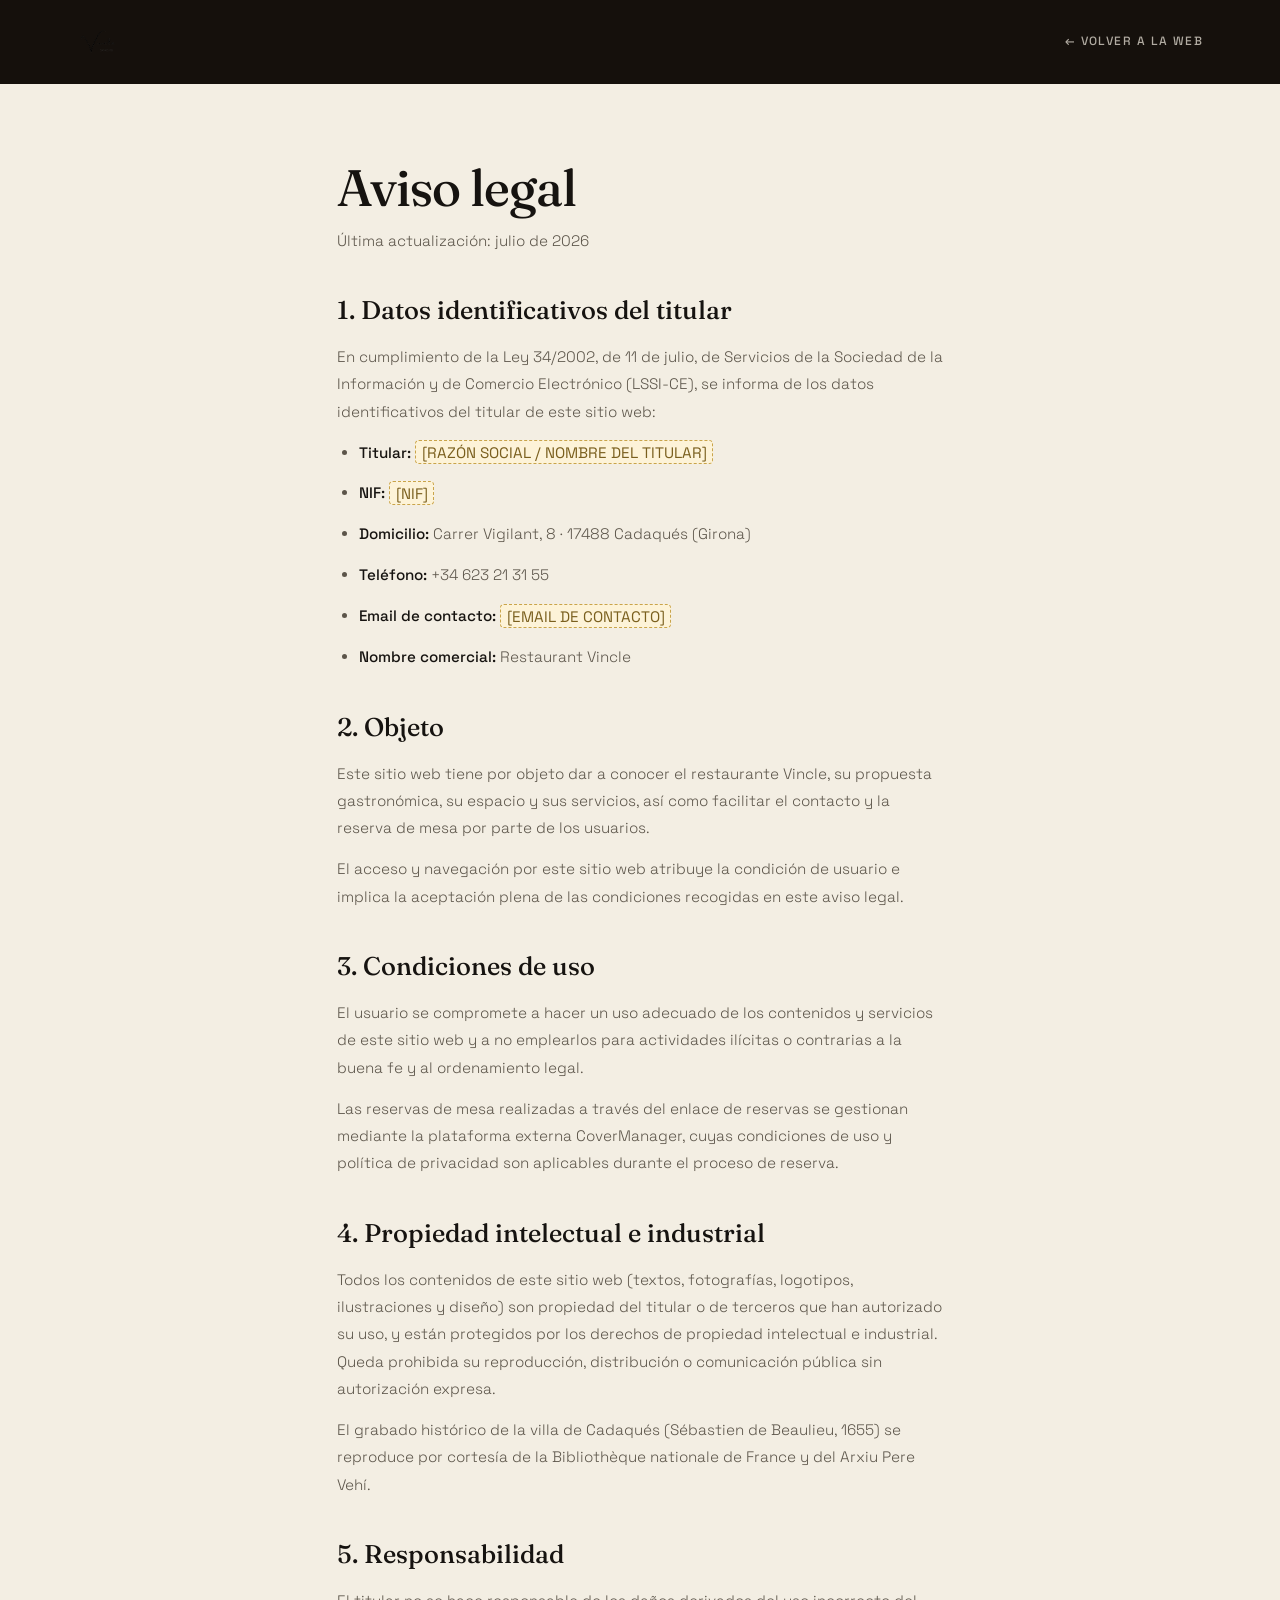
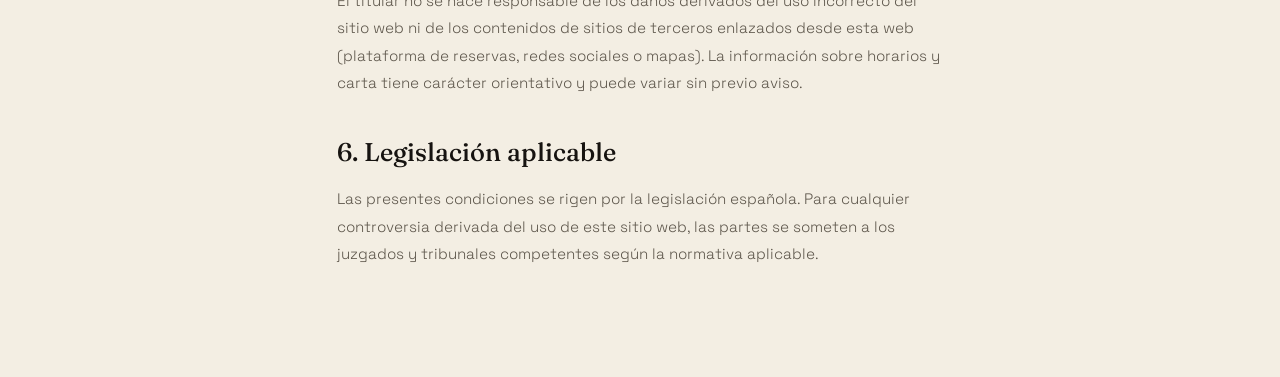
==== web/aviso-legal.html @ 354160df "feat: paginas legales, banner cookies + GA4 con consentimiento, favicon, credito Arxiu Pere Vehi; fi" ====
<!DOCTYPE html>
<html lang="es">
<head>
  <meta charset="UTF-8">
  <meta name="viewport" content="width=device-width, initial-scale=1.0">
  <title>Aviso legal | Restaurant Vincle Cadaqués</title>
  <meta name="robots" content="noindex, follow">
  <link rel="icon" href="assets/favicon.ico" sizes="any">
  <link rel="icon" type="image/png" sizes="32x32" href="assets/favicon-32.png">
  <link rel="apple-touch-icon" href="assets/apple-touch-icon.png">
  <link rel="preconnect" href="https://fonts.googleapis.com">
  <link rel="preconnect" href="https://fonts.gstatic.com" crossorigin>
  <link href="https://fonts.googleapis.com/css2?family=Fraunces:ital,opsz,wght@0,9..144,300..600;1,9..144,300..600&family=Space+Grotesk:wght@300..600&display=swap" rel="stylesheet">
  <link rel="stylesheet" href="styles/main.css">
</head>
<body class="legal-page">

  <header class="legal-header">
    <a href="index.html" class="legal-logo" aria-label="Vincle Cadaqués — Inicio">
      <img src="assets/logo.png" alt="Vincle Cadaqués">
    </a>
    <a href="index.html" class="legal-back">← Volver a la web</a>
  </header>

  <main class="legal-content">
    <h1>Aviso legal</h1>
    <p class="legal-updated">Última actualización: julio de 2026</p>

    <h2>1. Datos identificativos del titular</h2>
    <p>En cumplimiento de la Ley 34/2002, de 11 de julio, de Servicios de la Sociedad de la Información y de Comercio Electrónico (LSSI-CE), se informa de los datos identificativos del titular de este sitio web:</p>
    <ul>
      <li><strong>Titular:</strong> <span class="legal-placeholder">[RAZÓN SOCIAL / NOMBRE DEL TITULAR]</span></li>
      <li><strong>NIF:</strong> <span class="legal-placeholder">[NIF]</span></li>
      <li><strong>Domicilio:</strong> Carrer Vigilant, 8 · 17488 Cadaqués (Girona)</li>
      <li><strong>Teléfono:</strong> +34 623 21 31 55</li>
      <li><strong>Email de contacto:</strong> <span class="legal-placeholder">[EMAIL DE CONTACTO]</span></li>
      <li><strong>Nombre comercial:</strong> Restaurant Vincle</li>
    </ul>

    <h2>2. Objeto</h2>
    <p>Este sitio web tiene por objeto dar a conocer el restaurante Vincle, su propuesta gastronómica, su espacio y sus servicios, así como facilitar el contacto y la reserva de mesa por parte de los usuarios.</p>
    <p>El acceso y navegación por este sitio web atribuye la condición de usuario e implica la aceptación plena de las condiciones recogidas en este aviso legal.</p>

    <h2>3. Condiciones de uso</h2>
    <p>El usuario se compromete a hacer un uso adecuado de los contenidos y servicios de este sitio web y a no emplearlos para actividades ilícitas o contrarias a la buena fe y al ordenamiento legal.</p>
    <p>Las reservas de mesa realizadas a través del enlace de reservas se gestionan mediante la plataforma externa CoverManager, cuyas condiciones de uso y política de privacidad son aplicables durante el proceso de reserva.</p>

    <h2>4. Propiedad intelectual e industrial</h2>
    <p>Todos los contenidos de este sitio web (textos, fotografías, logotipos, ilustraciones y diseño) son propiedad del titular o de terceros que han autorizado su uso, y están protegidos por los derechos de propiedad intelectual e industrial. Queda prohibida su reproducción, distribución o comunicación pública sin autorización expresa.</p>
    <p>El grabado histórico de la villa de Cadaqués (Sébastien de Beaulieu, 1655) se reproduce por cortesía de la Bibliothèque nationale de France y del Arxiu Pere Vehí.</p>

    <h2>5. Responsabilidad</h2>
    <p>El titular no se hace responsable de los daños derivados del uso incorrecto del sitio web ni de los contenidos de sitios de terceros enlazados desde esta web (plataforma de reservas, redes sociales o mapas). La información sobre horarios y carta tiene carácter orientativo y puede variar sin previo aviso.</p>

    <h2>6. Legislación aplicable</h2>
    <p>Las presentes condiciones se rigen por la legislación española. Para cualquier controversia derivada del uso de este sitio web, las partes se someten a los juzgados y tribunales competentes según la normativa aplicable.</p>
  </main>

</body>
</html>
---- web/styles/main.css ----
/* ═══════════════════════════════════════════════════════
   VINCLE CADAQUÉS — Stylesheet
   Rediseño: editorial mediterráneo, moderno y joven
   ═══════════════════════════════════════════════════════ */

/* ─── Custom Properties ─── */
:root {
  /* Colors — blanco encalado + granate de la puerta + madera + piedra */
  --paper:        #f3eee3;
  --paper-deep:   #eae3d3;
  --ink:          #161310;
  --ink-soft:     #5c554a;
  --night:        #15100c;
  --night-soft:   #1c1510;
  --vi:           #380611;
  --vi-mid:       #5c1422;
  --vi-light:     #8a2b3a;
  --fusta:        #b98a5c;
  --fusta-deep:   #7a5634;
  --sand:         #c9bba7;
  --sand-dim:     rgba(201, 187, 167, 0.65);
  --cream:        #f3eee3;

  /* Typography */
  --ff-display: 'Fraunces', 'Georgia', serif;
  --ff-body:    'Space Grotesk', -apple-system, BlinkMacSystemFont, sans-serif;

  /* Layout */
  --pad-x:     clamp(1.5rem, 6vw, 6rem);
  --pad-y:     clamp(5rem, 10vw, 9rem);
  --gap:       clamp(3rem, 6vw, 6rem);

  /* Easing */
  --ease-out:  cubic-bezier(0.16, 1, 0.3, 1);
  --ease-med:  cubic-bezier(0.4, 0, 0.2, 1);
}

/* ─── Reset ─── */
*, *::before, *::after {
  box-sizing: border-box;
  margin: 0;
  padding: 0;
}

html {
  font-size: 16px;
  scroll-behavior: smooth;
}

body {
  font-family: var(--ff-body);
  background: var(--paper);
  color: var(--ink);
  line-height: 1.6;
  overflow-x: hidden;
  -webkit-font-smoothing: antialiased;
  -moz-osx-font-smoothing: grayscale;
}

img, video {
  display: block;
  max-width: 100%;
}

a { color: inherit; text-decoration: none; }
ul, ol { list-style: none; }
address { font-style: normal; }

::selection {
  background: var(--vi);
  color: var(--cream);
}

/* ─── Grain overlay ─── */
.grain {
  position: fixed;
  inset: 0;
  pointer-events: none;
  z-index: 9999;
  opacity: 0.035;
  background-image: url("data:image/svg+xml,%3Csvg xmlns='http://www.w3.org/2000/svg' width='200' height='200'%3E%3Cfilter id='g'%3E%3CfeTurbulence type='fractalNoise' baseFrequency='0.85' numOctaves='4' stitchTiles='stitch'/%3E%3C/filter%3E%3Crect width='200' height='200' filter='url(%23g)'/%3E%3C/svg%3E");
}

/* ─── Shared tokens ─── */
.section-index {
  display: flex;
  align-items: center;
  gap: 0.75rem;
  font-size: 0.7rem;
  font-weight: 500;
  letter-spacing: 0.22em;
  text-transform: uppercase;
  margin-bottom: 1.5rem;
  color: var(--vi);
}

.section-index .idx-num {
  font-family: var(--ff-display);
  font-style: italic;
  font-size: 0.85rem;
  letter-spacing: 0;
}

.section-index .idx-line {
  width: 2.5rem;
  height: 1px;
  background: currentColor;
  opacity: 0.5;
}

.section-index.light { color: var(--fusta); }

.section-title {
  font-family: var(--ff-display);
  font-size: clamp(2.9rem, 7vw, 6rem);
  font-weight: 480;
  line-height: 0.98;
  letter-spacing: -0.03em;
  color: var(--ink);
}

.section-title.dark  { color: var(--ink); }
.section-title.light { color: var(--cream); }
.section-title em {
  font-style: italic;
  font-weight: 340;
  letter-spacing: -0.02em;
}
.section-title .accent { color: var(--vi); }

.body-text {
  font-size: 1rem;
  font-weight: 300;
  color: var(--ink-soft);
  line-height: 1.8;
  max-width: 46ch;
  margin-bottom: 1rem;
}

.section {
  padding: var(--pad-y) var(--pad-x);
}

/* ─── Un nombre con significado (dentro de El Restaurante) ─── */
.significado {
  margin-top: 3rem;
  padding-top: 2.5rem;
  border-top: 1px solid rgba(22, 19, 16, 0.12);
}

.significado-title {
  font-family: var(--ff-display);
  font-size: clamp(1.5rem, 2.8vw, 2.1rem);
  font-weight: 480;
  letter-spacing: -0.02em;
  color: var(--ink);
  margin-bottom: 1.25rem;
}

.significado-title em {
  font-style: italic;
  color: var(--vi);
}

.significado-list {
  margin: 0.5rem 0 1.25rem;
  max-width: 52ch;
}

.significado-list li {
  position: relative;
  padding-left: 1.5rem;
  margin-bottom: 0.85rem;
  font-size: 0.95rem;
  font-weight: 300;
  color: var(--ink-soft);
  line-height: 1.7;
}

.significado-list li::before {
  content: "—";
  position: absolute;
  left: 0;
  color: var(--vi);
}

.significado-cierre {
  font-family: var(--ff-display);
  font-style: italic;
  color: var(--ink);
}

/* ─── FAQ — Preguntas frecuentes ─── */
.faq {
  background: var(--paper-deep);
  max-width: 100%;
}

.faq-header { margin-bottom: 3rem; }

.faq-list {
  max-width: 760px;
}

.faq-item {
  border-bottom: 1px solid rgba(22, 19, 16, 0.14);
}

.faq-item:first-child {
  border-top: 1px solid rgba(22, 19, 16, 0.14);
}

.faq-question {
  position: relative;
  cursor: pointer;
  list-style: none;
  padding: 1.35rem 3rem 1.35rem 0;
  font-family: var(--ff-display);
  font-size: clamp(1.05rem, 2vw, 1.3rem);
  font-weight: 480;
  letter-spacing: -0.01em;
  color: var(--ink);
  transition: color 0.3s var(--ease-out);
}

.faq-question::-webkit-details-marker { display: none; }

.faq-question::after {
  content: "+";
  position: absolute;
  right: 0.25rem;
  top: 50%;
  transform: translateY(-50%);
  font-family: var(--ff-body);
  font-size: 1.4rem;
  font-weight: 300;
  color: var(--vi);
  transition: transform 0.3s var(--ease-out);
}

.faq-item[open] .faq-question::after {
  transform: translateY(-50%) rotate(45deg);
}

.faq-question:hover { color: var(--vi); }

.faq-answer {
  padding: 0 0 1.5rem;
}

.faq-answer .body-text {
  max-width: 58ch;
  margin-bottom: 0;
}

.faq-answer a {
  color: var(--vi);
  text-decoration: underline;
  text-underline-offset: 3px;
}

/* ─── Marquee strip ─── */
.marquee {
  overflow: hidden;
  white-space: nowrap;
  user-select: none;
}

.marquee-track {
  display: inline-flex;
  align-items: baseline;
  gap: 2.25rem;
  padding-right: 2.25rem;
  animation: marqueeScroll 28s linear infinite;
  will-change: transform;
}

@keyframes marqueeScroll {
  from { transform: translateX(0); }
  to   { transform: translateX(-50%); }
}

.marquee span {
  font-family: var(--ff-display);
  font-size: clamp(1.1rem, 2.4vw, 1.8rem);
  font-weight: 400;
  letter-spacing: -0.01em;
}

.marquee span:nth-child(even) {
  font-style: italic;
  font-weight: 320;
  opacity: 0.55;
}

.marquee-divider {
  padding: 1.4rem 0;
  border-top: 1px solid rgba(22, 19, 16, 0.14);
  border-bottom: 1px solid rgba(22, 19, 16, 0.14);
  background: var(--paper);
  color: var(--ink);
}

/* ─── Buttons (pill) ─── */
.btn {
  display: inline-flex;
  align-items: center;
  gap: 0.65rem;
  font-family: var(--ff-body);
  font-size: 0.8125rem;
  font-weight: 500;
  letter-spacing: 0.08em;
  text-transform: uppercase;
  padding: 0.9rem 1.9rem;
  border: 1px solid transparent;
  border-radius: 999px;
  cursor: pointer;
  transition: background 0.3s var(--ease-out),
              color 0.3s var(--ease-out),
              border-color 0.3s var(--ease-out),
              transform 0.3s var(--ease-out);
  white-space: nowrap;
}

.btn:hover { transform: translateY(-2px); }

.btn-icon {
  transition: transform 0.3s var(--ease-out);
}
.btn:hover .btn-icon { transform: translateX(3px); }

.btn-solid-light {
  background: var(--cream);
  color: var(--ink);
  border-color: var(--cream);
}
.btn-solid-light:hover {
  background: var(--vi);
  color: var(--cream);
  border-color: var(--vi);
}

.btn-ghost-light {
  color: rgba(243, 238, 227, 0.75);
  border-color: rgba(243, 238, 227, 0.35);
}
.btn-ghost-light:hover {
  color: var(--cream);
  border-color: var(--cream);
}

.btn-solid-dark {
  background: var(--ink);
  color: var(--cream);
  border-color: var(--ink);
}
.btn-solid-dark:hover {
  background: var(--vi);
  color: var(--cream);
  border-color: var(--vi);
}

.btn-outline-dark {
  color: var(--ink);
  border-color: rgba(22, 19, 16, 0.3);
}
.btn-outline-dark:hover {
  background: var(--ink);
  color: var(--cream);
  border-color: var(--ink);
}

.btn-vi {
  background: var(--vi);
  color: var(--cream);
  border-color: var(--vi);
}
.btn-vi:hover {
  background: var(--ink);
  border-color: var(--ink);
  color: var(--cream);
}

/* ═══════════════════════════════════════════════════════
   NAVIGATION
   ═══════════════════════════════════════════════════════ */
.nav {
  position: fixed;
  top: 0;
  left: 0;
  right: 0;
  z-index: 100;
  display: flex;
  align-items: center;
  justify-content: space-between;
  padding: 1.5rem var(--pad-x);
  transition: background 0.5s var(--ease-med),
              padding 0.4s var(--ease-med),
              border-color 0.5s;
}

.nav.scrolled {
  background: rgba(21, 16, 12, 0.88);
  backdrop-filter: blur(16px);
  -webkit-backdrop-filter: blur(16px);
  padding-top: 0.85rem;
  padding-bottom: 0.85rem;
  border-bottom: 1px solid rgba(201, 187, 167, 0.12);
}

.nav-logo {
  display: flex;
  align-items: center;
  position: relative;
  z-index: 101;
  transition: opacity 0.25s;
}
.nav-logo:hover { opacity: 0.75; }

.nav-logo-img {
  height: 64px;
  width: auto;
  display: block;
  filter: brightness(0) invert(1);
  transition: height 0.4s var(--ease-med);
}

.nav.scrolled .nav-logo-img { height: 48px; }

.nav-links {
  display: flex;
  align-items: center;
  gap: 2.25rem;
}

.nav-links a {
  font-size: 0.75rem;
  font-weight: 500;
  letter-spacing: 0.12em;
  text-transform: uppercase;
  color: rgba(243, 238, 227, 0.7);
  transition: color 0.25s;
}
.nav-links a:hover { color: var(--cream); }

.nav-cta {
  padding: 0.6rem 1.5rem !important;
  border: 1px solid rgba(243, 238, 227, 0.4) !important;
  border-radius: 999px !important;
  color: var(--cream) !important;
  transition: background 0.3s, color 0.3s, border-color 0.3s !important;
}
.nav-cta:hover {
  background: var(--vi) !important;
  color: var(--cream) !important;
  border-color: var(--vi) !important;
}

/* ─── Selector de idioma ─── */
.nav-lang {
  display: flex;
  align-items: center;
  gap: 0.5rem;
  margin-left: 0.5rem;
}

.lang-btn {
  display: flex;
  align-items: center;
  justify-content: center;
  background: none;
  border: none;
  padding: 2px;
  cursor: pointer;
  border-radius: 3px;
  opacity: 0.45;
  transition: opacity 0.25s var(--ease-out), transform 0.25s var(--ease-out);
}

.lang-btn svg {
  width: 21px;
  height: 15px;
  border-radius: 2px;
  display: block;
  box-shadow: 0 0 0 1px rgba(243, 238, 227, 0.25);
}

.lang-btn:hover { opacity: 0.85; transform: translateY(-1px); }

.lang-btn.active {
  opacity: 1;
}

.lang-btn.active svg {
  box-shadow: 0 0 0 2px rgba(243, 238, 227, 0.9);
}

.nav-toggle {
  display: none;
  flex-direction: column;
  gap: 6px;
  background: none;
  border: none;
  cursor: pointer;
  padding: 6px;
  position: relative;
  z-index: 101;
}
.nav-toggle span {
  display: block;
  width: 24px;
  height: 1.5px;
  background: var(--cream);
  transition: transform 0.35s var(--ease-out), opacity 0.25s;
}
.nav-toggle.open span:nth-child(1) { transform: rotate(45deg) translate(5px, 5px); }
.nav-toggle.open span:nth-child(2) { opacity: 0; transform: scaleX(0); }

/* ═══════════════════════════════════════════════════════
   HERO
   ═══════════════════════════════════════════════════════ */
.hero {
  position: relative;
  height: 100dvh;
  min-height: 640px;
  display: flex;
  align-items: flex-end;
  overflow: hidden;
  background: var(--night);
}

.hero-bg {
  position: absolute;
  inset: 0;
  z-index: 0;
}

.hero-video {
  width: 100%;
  height: 100%;
  object-fit: cover;
}

/* Warm glow placeholder — luz cálida sobre piedra, como el interior */
.hero-glow {
  position: absolute;
  inset: 0;
  background: radial-gradient(ellipse at 50% 100%, #2b1a10 0%, #1a0f08 55%, #0e0804 100%);
}

.hero-glow::before {
  content: '';
  position: absolute;
  inset: -20%;
  background:
    radial-gradient(ellipse 130% 90% at 20% 70%, rgba(122, 86, 52, 0.5) 0%, transparent 55%),
    radial-gradient(ellipse 80% 100% at 80% 30%, rgba(92, 20, 34, 0.45) 0%, transparent 50%);
  animation: glowA 22s ease-in-out infinite;
}

.hero-glow::after {
  content: '';
  position: absolute;
  inset: -20%;
  background:
    radial-gradient(ellipse 60% 70% at 55% 55%, rgba(185, 138, 92, 0.28) 0%, transparent 50%),
    radial-gradient(ellipse 100% 60% at 35% 25%, rgba(56, 6, 17, 0.5) 0%, transparent 50%);
  animation: glowB 28s ease-in-out infinite;
}

@keyframes glowA {
  0%, 100% { transform: translate(0, 0) rotate(0deg) scale(1); }
  33%       { transform: translate(-6%, -8%) rotate(12deg) scale(1.06); }
  66%       { transform: translate(8%, 5%) rotate(-8deg) scale(0.97); }
}
@keyframes glowB {
  0%, 100% { transform: translate(0, 0) rotate(0deg) scale(1); }
  50%       { transform: translate(5%, -7%) rotate(-15deg) scale(1.1); }
}

.hero-overlay {
  position: absolute;
  inset: 0;
  z-index: 1;
  background: linear-gradient(
    to bottom,
    rgba(14, 8, 4, 0.4) 0%,
    rgba(14, 8, 4, 0.12) 45%,
    rgba(14, 8, 4, 0.7) 100%
  );
}

/* Hero content — alineado a la izquierda, editorial */
.hero-content {
  position: relative;
  z-index: 2;
  width: 100%;
  padding: 0 var(--pad-x) clamp(7rem, 13vh, 10rem);
  text-align: left;
}

.hero-eyebrow {
  display: inline-flex;
  align-items: center;
  gap: 0.7rem;
  font-size: 0.7rem;
  font-weight: 500;
  letter-spacing: 0.3em;
  text-transform: uppercase;
  color: var(--sand);
  margin-bottom: 1.75rem;
}

.hero-eyebrow::before {
  content: '';
  width: 2.25rem;
  height: 1px;
  background: var(--fusta);
}

.hero-title {
  font-family: var(--ff-display);
  font-weight: 460;
  line-height: 0.88;
  letter-spacing: -0.04em;
  margin-bottom: 1.75rem;
  color: var(--cream);
}

.hero-word {
  display: block;
  font-size: clamp(4.5rem, 15vw, 13.5rem);
}

.hero-word-sm {
  font-size: clamp(1.1rem, 3vw, 2rem);
  font-weight: 400;
  letter-spacing: 0.34em;
  text-transform: uppercase;
  color: var(--sand);
  margin-bottom: 0.5rem;
}

.hero-title em.hero-word {
  font-style: italic;
  font-weight: 300;
  font-size: clamp(2.9rem, 9.5vw, 8.5rem);
  color: var(--sand);
  margin-left: clamp(0.5rem, 6vw, 7rem);
}

.hero-sub {
  font-size: clamp(0.9rem, 1.4vw, 1.05rem);
  font-weight: 300;
  letter-spacing: 0.02em;
  line-height: 1.75;
  color: var(--sand);
  max-width: 58ch;
  margin-bottom: 2.5rem;
}

.hero-actions {
  display: flex;
  align-items: center;
  gap: 1.25rem;
  flex-wrap: wrap;
}

/* Marquee dentro del hero */
.hero-marquee {
  position: absolute;
  bottom: 0;
  left: 0;
  right: 0;
  z-index: 2;
  padding: 1.1rem 0;
  border-top: 1px solid rgba(243, 238, 227, 0.16);
  color: rgba(243, 238, 227, 0.85);
  background: rgba(3, 8, 16, 0.25);
  backdrop-filter: blur(4px);
  -webkit-backdrop-filter: blur(4px);
}

/* Scroll indicator */
.hero-scroll {
  position: absolute;
  bottom: 6rem;
  right: var(--pad-x);
  z-index: 2;
  display: flex;
  flex-direction: column;
  align-items: center;
  gap: 0.6rem;
}

.hero-scroll-line {
  width: 1px;
  height: 50px;
  background: linear-gradient(to bottom, transparent, var(--sand));
  animation: scrollPulse 2.5s ease-in-out infinite;
}

@keyframes scrollPulse {
  0%, 100% { opacity: 0.2; transform: scaleY(0.7); }
  60%       { opacity: 0.9; transform: scaleY(1); }
}

.hero-scroll-label {
  font-size: 0.6rem;
  letter-spacing: 0.28em;
  text-transform: uppercase;
  color: var(--sand);
  writing-mode: vertical-rl;
}

/* ═══════════════════════════════════════════════════════
   EL RESTAURANTE
   ═══════════════════════════════════════════════════════ */
.restaurante {
  background: var(--paper);
  display: grid;
  grid-template-columns: 1.05fr 1fr;
  column-gap: var(--gap);
  align-items: center;
  min-height: 100vh;
}

/* ─ Parallax image ─ */
.parallax-wrap {
  overflow: hidden;
  border-radius: 4px;
  height: clamp(450px, 65vh, 750px);
}

.parallax-img {
  width: 100%;
  height: 120%; /* surplus height for parallax movement */
  object-fit: cover;
  object-position: center;
  will-change: transform;
}

.restaurante-media { position: relative; }

.restaurante-media::after {
  content: '01';
  position: absolute;
  top: -1.25rem;
  right: -0.5rem;
  font-family: var(--ff-display);
  font-style: italic;
  font-size: clamp(4rem, 8vw, 7rem);
  font-weight: 300;
  line-height: 1;
  color: transparent;
  -webkit-text-stroke: 1px rgba(56, 6, 17, 0.4);
  pointer-events: none;
}

.restaurante-body .section-title { margin-bottom: 1.75rem; }

.restaurante-quote {
  margin: 1.75rem 0;
  padding-left: 1.25rem;
  border-left: 2px solid var(--vi);
}
.restaurante-quote blockquote {
  font-family: var(--ff-display);
  font-size: 1.3rem;
  font-weight: 320;
  font-style: italic;
  color: var(--ink-soft);
  line-height: 1.5;
  letter-spacing: -0.01em;
}
.restaurante-quote em { color: var(--ink); }

.testimonios {
  margin-top: 2rem;
  padding-top: 1.75rem;
  border-top: 1px solid rgba(22, 19, 16, 0.12);
  display: flex;
  flex-direction: column;
  gap: 1.4rem;
}

.testimonio-stars {
  color: var(--vi);
  font-size: 0.7rem;
  letter-spacing: 0.15em;
  margin-bottom: 0.4rem;
}

.testimonio-text {
  font-family: var(--ff-display);
  font-size: 1.05rem;
  font-style: italic;
  font-weight: 320;
  color: var(--ink);
  line-height: 1.55;
  margin-bottom: 0.4rem;
}

.testimonio-autor {
  font-size: 0.68rem;
  font-weight: 500;
  letter-spacing: 0.14em;
  text-transform: uppercase;
  color: var(--ink-soft);
}

/* ═══════════════════════════════════════════════════════
   LA COCINA
   ═══════════════════════════════════════════════════════ */
.cocina {
  background: var(--night);
  padding: var(--pad-y) var(--pad-x);
}

.cocina-header {
  display: flex;
  flex-direction: column;
  align-items: flex-start;
  max-width: 760px;
  margin-bottom: clamp(3.5rem, 7vw, 6rem);
}

.cocina-sub {
  font-size: 0.95rem;
  font-weight: 300;
  color: var(--sand);
  margin-top: 1.25rem;
  line-height: 1.7;
  max-width: 44ch;
}

/* Grid escalonado: las columnas pares bajan */
.dishes {
  display: grid;
  grid-template-columns: repeat(4, 1fr);
  gap: clamp(1.25rem, 2.5vw, 2rem);
  margin-bottom: 4rem;
}

.dish { cursor: default; }

.dish:nth-child(even) { margin-top: clamp(2rem, 5vw, 4.5rem); }

.dish-img-wrap {
  position: relative;
  overflow: hidden;
  aspect-ratio: 4 / 5;
  background: var(--night-soft);
  border-radius: 4px;
}

.dish-img-wrap img {
  width: 100%;
  height: 100%;
  object-fit: cover;
  transition: transform 0.7s var(--ease-out);
  will-change: transform;
}
.dish:hover .dish-img-wrap img { transform: scale(1.07); }

.dish-num {
  position: absolute;
  top: 0.85rem;
  left: 0.85rem;
  z-index: 1;
  font-family: var(--ff-display);
  font-style: italic;
  font-size: 0.85rem;
  font-weight: 400;
  color: var(--cream);
  background: rgba(21, 16, 12, 0.55);
  backdrop-filter: blur(6px);
  -webkit-backdrop-filter: blur(6px);
  padding: 0.25rem 0.7rem;
  border-radius: 999px;
  border: 1px solid rgba(185, 138, 92, 0.35);
}

.dish-info { padding: 1.15rem 0.1rem; }

.dish-name {
  font-family: var(--ff-display);
  font-size: 1.3rem;
  font-weight: 440;
  letter-spacing: -0.015em;
  color: var(--cream);
  line-height: 1.2;
  margin-bottom: 0.4rem;
}

.dish-desc {
  font-size: 0.8rem;
  font-weight: 300;
  color: var(--sand-dim);
  line-height: 1.55;
}

.cocina-footer {
  display: flex;
  justify-content: flex-start;
}

/* ═══════════════════════════════════════════════════════
   LOS VINOS
   ═══════════════════════════════════════════════════════ */
.vinos {
  position: relative;
  background: var(--night-soft);
  padding: var(--pad-y) 0;
  overflow: hidden;
}

.vinos-header {
  position: relative;
  z-index: 1;
  padding: 0 var(--pad-x);
  margin-bottom: clamp(3rem, 5vw, 4.5rem);
  max-width: 760px;
}

.vinos-sub {
  font-size: clamp(0.875rem, 1.5vw, 1rem);
  font-weight: 300;
  color: var(--sand);
  max-width: 50ch;
  margin-top: 1.5rem;
  line-height: 1.85;
}

/* Texto gigante outlined detrás de la galería */
.vinos-bigword {
  position: absolute;
  top: 46%;
  left: 0;
  width: 100%;
  text-align: center;
  font-family: var(--ff-display);
  font-style: italic;
  font-weight: 320;
  font-size: clamp(8rem, 24vw, 22rem);
  line-height: 1;
  letter-spacing: -0.04em;
  color: transparent;
  -webkit-text-stroke: 1px rgba(201, 187, 167, 0.14);
  pointer-events: none;
  user-select: none;
}

/* ─ Gallery infinita ─ */
.vinos-gallery {
  position: relative;
  z-index: 1;
  overflow: hidden;
}

.vinos-gallery-track {
  display: flex;
  gap: clamp(0.75rem, 1.5vw, 1.25rem);
  width: max-content;
  animation: vinosScroll 55s linear infinite;
  padding-bottom: 1rem;
}

.vinos-gallery-track:hover {
  animation-play-state: paused;
}

@keyframes vinosScroll {
  from { transform: translateX(0); }
  to   { transform: translateX(-50%); }
}

.vino {
  flex: 0 0 clamp(150px, 16vw, 210px);
}

.vino-img {
  aspect-ratio: 2 / 3;
  overflow: hidden;
  background: var(--night);
  border-radius: 4px;
}

.vino-img img {
  width: 100%;
  height: 100%;
  object-fit: cover;
  object-position: center;
  transition: transform 0.6s var(--ease-out);
  pointer-events: none;
}
.vino:hover .vino-img img { transform: scale(1.06); }

/* ═══════════════════════════════════════════════════════
   EL EQUIPO
   ═══════════════════════════════════════════════════════ */
.equipo {
  background: var(--paper);
  display: grid;
  grid-template-columns: 1fr 1fr;
  column-gap: var(--gap);
  align-items: center;
}

.equipo-content { order: 1; }

.equipo-grid {
  display: grid;
  grid-template-columns: 1fr 1fr;
  gap: 1.5rem;
  margin-top: 2.5rem;
}

.equipo-persona {
  padding: 1.5rem;
  border: 1px solid rgba(22, 19, 16, 0.12);
  border-radius: 8px;
  transition: border-color 0.3s var(--ease-out),
              transform 0.3s var(--ease-out),
              background 0.3s var(--ease-out);
}

.equipo-persona:hover {
  border-color: var(--vi);
  transform: translateY(-4px);
  background: rgba(255, 255, 255, 0.4);
}

.equipo-rol {
  display: inline-block;
  font-size: 0.65rem;
  font-weight: 500;
  letter-spacing: 0.18em;
  text-transform: uppercase;
  color: var(--vi);
  border: 1px solid rgba(56, 6, 17, 0.3);
  border-radius: 999px;
  padding: 0.25rem 0.8rem;
  margin-bottom: 0.9rem;
}

.equipo-nombre {
  font-family: var(--ff-display);
  font-size: 1.6rem;
  font-weight: 460;
  letter-spacing: -0.02em;
  color: var(--ink);
  line-height: 1.1;
  margin-bottom: 0.75rem;
}

.equipo-bio {
  font-size: 0.875rem;
  font-weight: 300;
  color: var(--ink-soft);
  line-height: 1.75;
}

.equipo-media { order: 2; position: relative; }

.equipo-media::after {
  content: '04';
  position: absolute;
  bottom: -1.5rem;
  left: -0.5rem;
  font-family: var(--ff-display);
  font-style: italic;
  font-size: clamp(4rem, 8vw, 7rem);
  font-weight: 300;
  line-height: 1;
  color: transparent;
  -webkit-text-stroke: 1px rgba(56, 6, 17, 0.4);
  pointer-events: none;
}

.equipo-parallax-wrap {
  height: clamp(400px, 60vh, 680px);
}

/* ═══════════════════════════════════════════════════════
   EL ESPACIO
   ═══════════════════════════════════════════════════════ */
.espacio {
  position: relative;
  height: 100vh;
  min-height: 580px;
  display: flex;
  align-items: flex-end;
  overflow: hidden;
}

.espacio-parallax {
  position: absolute;
  inset: 0;
  overflow: hidden;
}

.espacio-bg,
.espacio-video {
  width: 100%;
  height: 130%; /* surplus for parallax */
  object-fit: cover;
  object-position: center;
  will-change: transform;
}

.espacio-overlay {
  position: absolute;
  inset: 0;
  z-index: 1;
  background: linear-gradient(
    to top,
    rgba(14, 10, 7, 0.92) 0%,
    rgba(14, 10, 7, 0.5) 45%,
    rgba(14, 10, 7, 0.18) 100%
  );
}

.espacio-content {
  position: relative;
  z-index: 2;
  padding: clamp(3rem, 8vw, 6rem) var(--pad-x);
  max-width: 720px;
}

.espacio-text {
  font-size: 0.95rem;
  font-weight: 300;
  color: var(--sand);
  line-height: 1.85;
  max-width: 50ch;
  margin: 1.25rem 0 2rem;
}

.espacio-tags {
  display: flex;
  flex-wrap: wrap;
  gap: 0.65rem;
}

.espacio-tags li {
  font-size: 0.7rem;
  font-weight: 400;
  letter-spacing: 0.1em;
  text-transform: uppercase;
  color: var(--cream);
  padding: 0.45rem 1.1rem;
  border: 1px solid rgba(243, 238, 227, 0.25);
  border-radius: 999px;
  backdrop-filter: blur(4px);
  -webkit-backdrop-filter: blur(4px);
}

/* ═══════════════════════════════════════════════════════
   RESERVAR
   ═══════════════════════════════════════════════════════ */
.reservar {
  background: var(--paper);
  display: grid;
  grid-template-columns: 1fr 1fr;
  column-gap: var(--gap);
  align-items: stretch;
}

.reservar-info {
  display: flex;
  flex-direction: column;
  justify-content: center;
  gap: 0;
}

.reservar-map-wrap {
  position: relative;
  min-height: 480px;
  border-radius: 8px;
  overflow: hidden;
}

#vincle-map {
  position: absolute;
  inset: 0;
  width: 100%;
  height: 100%;
}

.reservar-btns {
  display: flex;
  gap: 1rem;
  flex-wrap: wrap;
  margin-top: 2rem;
  margin-bottom: 0;
}

.horarios {
  margin-top: 2.5rem;
}

.horario-live {
  font-size: 0.6rem;
  letter-spacing: 0.12em;
  text-transform: uppercase;
  color: #4a8a4a;
  margin-left: 0.75rem;
  vertical-align: middle;
  font-family: var(--ff-body);
  font-weight: 400;
}

.horarios-title {
  font-family: var(--ff-body);
  font-size: 0.8rem;
  font-weight: 500;
  letter-spacing: 0.2em;
  text-transform: uppercase;
  color: var(--ink);
  margin-bottom: 1.25rem;
}

.horarios-list {
  display: flex;
  flex-direction: column;
  gap: 0.7rem;
  margin-bottom: 1.75rem;
}

.horario-row {
  display: grid;
  grid-template-columns: auto 1fr auto;
  align-items: center;
  gap: 0.75rem;
  font-size: 0.875rem;
}

.horario-row dt {
  font-weight: 500;
  color: var(--ink);
  white-space: nowrap;
}
.horario-row dd {
  color: var(--ink-soft);
  text-align: right;
  white-space: nowrap;
}
.horario-cerrado { opacity: 0.4; }

.horario-sep {
  height: 1px;
  background: rgba(22, 19, 16, 0.18);
  min-width: 30px;
}

.reservar-address {
  display: flex;
  align-items: flex-start;
  gap: 0.65rem;
  font-size: 0.875rem;
  font-weight: 300;
  color: var(--ink-soft);
  padding-top: 1.5rem;
  border-top: 1px solid rgba(22, 19, 16, 0.12);
}
.reservar-address svg { flex-shrink: 0; color: var(--vi); margin-top: 0.15rem; }

/* ═══════════════════════════════════════════════════════
   FOOTER
   ═══════════════════════════════════════════════════════ */
.footer {
  background: var(--night);
  padding: clamp(3rem, 6vw, 5rem) var(--pad-x) 2rem;
  overflow: hidden;
}

/* Wordmark gigante outlined */
.footer-bigword {
  font-family: var(--ff-display);
  font-weight: 460;
  font-size: clamp(4.5rem, 17vw, 16rem);
  line-height: 0.9;
  letter-spacing: -0.03em;
  text-align: center;
  color: transparent;
  -webkit-text-stroke: 1px rgba(201, 187, 167, 0.25);
  user-select: none;
  margin-bottom: clamp(2.5rem, 5vw, 4rem);
  transition: color 0.6s var(--ease-out);
}
.footer-bigword:hover { color: rgba(138, 43, 58, 0.4); }

.footer-top {
  display: grid;
  grid-template-columns: 1.5fr 1fr 1fr;
  gap: 3rem;
  padding-top: 3rem;
  padding-bottom: 3rem;
  border-top: 1px solid rgba(201, 187, 167, 0.12);
  border-bottom: 1px solid rgba(201, 187, 167, 0.12);
  margin-bottom: 1.75rem;
}

.footer-logo {
  margin-bottom: 0.9rem;
}

.footer-logo-img {
  height: 88px;
  width: auto;
  display: block;
  filter: brightness(0) invert(1);
  opacity: 0.88;
}

.footer-brand p {
  font-size: 0.875rem;
  font-weight: 300;
  color: var(--sand-dim);
  line-height: 1.7;
  margin-bottom: 1rem;
}

.footer-ig {
  display: inline-flex;
  align-items: center;
  gap: 0.5rem;
  font-size: 0.8125rem;
  font-weight: 300;
  color: var(--sand);
  transition: color 0.2s;
}
.footer-ig:hover { color: var(--cream); }

.footer-nav {
  display: flex;
  flex-direction: column;
  gap: 0.7rem;
}
.footer-nav a {
  font-size: 0.875rem;
  font-weight: 300;
  color: var(--sand);
  transition: color 0.2s;
}
.footer-nav a:hover { color: var(--cream); }

.footer-info {
  display: flex;
  flex-direction: column;
  gap: 0.9rem;
}
.footer-info a {
  font-size: 0.875rem;
  font-weight: 300;
  color: var(--sand);
  transition: color 0.2s;
}
.footer-info a:hover { color: var(--cream); }
.footer-info address {
  font-size: 0.875rem;
  font-weight: 300;
  color: var(--sand);
  line-height: 1.6;
}

.footer-horario-mini {
  display: flex;
  flex-direction: column;
  gap: 0.25rem;
}
.footer-horario-mini span {
  font-size: 0.75rem;
  font-weight: 300;
  color: var(--sand-dim);
}

/* ─── El llamàntol del Cap de Creus ───
   Homenaje al producto estrella del territorio.
   Mueve las antenas de vez en cuando; al hover saluda con la pinza. */
.footer-llamantol {
  position: relative;
  display: flex;
  justify-content: center;
  margin-bottom: 0.5rem;
}

.footer-llamantol svg {
  width: 148px;
  height: auto;
  color: var(--vi-light);
  fill: currentColor;
  opacity: 0.8;
  transition: opacity 0.4s var(--ease-out), color 0.4s var(--ease-out);
}

.footer-llamantol:hover svg {
  opacity: 1;
  color: #a63a4c;
}

/* Rasgos del llamàntol */
.lla-antena   { fill: currentColor; opacity: 0.55; }
.lla-pinza-2  { fill: currentColor; opacity: 0.85; }
.lla-pata     { fill: currentColor; opacity: 0.5; }
.lla-cola-seg { fill: currentColor; opacity: 0.75; }
.lla-abanico  { fill: currentColor; opacity: 0.6; }
.lla-ojo      { fill: #241a12; }
.lla-marca {
  fill: none;
  stroke: #241a12;
  stroke-width: 1.2;
  stroke-linecap: round;
  opacity: 0.25;
}

.llamantol-resting {
  transform-origin: 110px 90px;
  animation: llaBreathe 5s ease-in-out infinite;
}

@keyframes llaBreathe {
  0%, 100% { transform: scaleY(1); }
  50%      { transform: scaleY(1.015); }
}

.lla-antena-1 {
  transform-origin: 52px 40px;
  animation: antenaSway 8s ease-in-out infinite;
}

.lla-antena-2 {
  transform-origin: 56px 48px;
  animation: antenaSway 8s ease-in-out 0.4s infinite;
}

@keyframes antenaSway {
  0%, 76%, 94%, 100% { transform: rotate(0deg); }
  80%  { transform: rotate(6deg); }
  84%  { transform: rotate(-3deg); }
  88%  { transform: rotate(5deg); }
  91%  { transform: rotate(-1deg); }
}

.lla-pinza { transform-origin: 62px 40px; }

.footer-llamantol:hover .lla-pinza {
  animation: pinzaSaluda 0.6s ease-in-out infinite;
}

@keyframes pinzaSaluda {
  0%, 100% { transform: rotate(-4deg); }
  50%      { transform: rotate(8deg); }
}

/* ─── Gracias por formar parte de Vincle ─── */
.footer-gracias {
  text-align: center;
  font-family: var(--ff-display);
  font-style: italic;
  font-size: clamp(1.05rem, 2vw, 1.35rem);
  font-weight: 300;
  color: var(--sand);
  margin-bottom: 2rem;
}

.footer-gracias em { color: var(--vi-light); font-style: italic; }

.footer-bottom {
  text-align: center;
}
.footer-bottom p {
  font-size: 0.725rem;
  letter-spacing: 0.06em;
  color: rgba(201, 187, 167, 0.4);
}

.footer-credit {
  margin-top: 0.35rem;
}
.footer-credit a {
  color: rgba(201, 187, 167, 0.6);
  border-bottom: 1px solid rgba(201, 187, 167, 0.25);
  padding-bottom: 1px;
  transition: color 0.25s, border-color 0.25s;
}
.footer-credit a:hover {
  color: var(--cream);
  border-color: var(--fusta);
}

/* ═══════════════════════════════════════════════════════
   LA MURALLA — grabado histórico + pin
   ═══════════════════════════════════════════════════════ */
.historia {
  display: grid;
  grid-template-columns: minmax(280px, 0.85fr) 1.3fr;
  gap: var(--gap);
  align-items: center;
  background: var(--paper-deep);
}

.mapa-frame {
  position: relative;
  margin: 0;
}

.mapa-wrap {
  position: relative;
  overflow: hidden;
  border: 1px solid rgba(22, 19, 16, 0.18);
  box-shadow: 0 24px 60px -24px rgba(22, 19, 16, 0.45);
  background: #e7dcc3;
}

.mapa-wrap img {
  width: 100%;
  height: auto;
  filter: sepia(0.18) contrast(1.04);
  user-select: none;
  -webkit-user-drag: none;
}

.mapa-caption {
  margin-top: 0.9rem;
  font-size: 0.7rem;
  letter-spacing: 0.14em;
  text-transform: uppercase;
  color: var(--ink-soft);
}

/* Pin */
.mapa-pin {
  position: absolute;
  transform: translate(-50%, -100%);
  display: flex;
  flex-direction: column;
  align-items: center;
  gap: 0.2rem;
  background: none;
  border: none;
  cursor: default;
  padding: 0;
  z-index: 3;
}

.mapa-pin-label {
  font-family: var(--ff-display);
  font-style: italic;
  font-size: 0.8rem;
  letter-spacing: 0.04em;
  color: var(--cream);
  background: var(--vi-mid);
  border: 1px solid rgba(243, 238, 227, 0.35);
  border-radius: 999px;
  padding: 0.28rem 0.85rem;
  white-space: nowrap;
  box-shadow: 0 6px 18px -6px rgba(22, 19, 16, 0.55);
}

.mapa-pin-dot {
  order: 2;
  width: 10px;
  height: 10px;
  border-radius: 50%;
  background: var(--vi-mid);
  border: 2px solid var(--cream);
  box-shadow: 0 0 0 0 rgba(92, 20, 34, 0.5);
  animation: pinPulse 2.4s ease-out infinite;
}

@keyframes pinPulse {
  0%   { box-shadow: 0 0 0 0 rgba(92, 20, 34, 0.45); }
  70%  { box-shadow: 0 0 0 14px rgba(92, 20, 34, 0); }
  100% { box-shadow: 0 0 0 0 rgba(92, 20, 34, 0); }
}

/* ═══════════════════════════════════════════════════════
   CONTACTO — eventos privados & trabaja con nosotros
   ═══════════════════════════════════════════════════════ */
.contacto {
  background: var(--paper);
  max-width: 100%;
}

.contacto-header { margin-bottom: 3rem; }

.contacto-tabs {
  display: flex;
  gap: 0.75rem;
  margin-bottom: 2.5rem;
  flex-wrap: wrap;
}

.contacto-tab {
  font-family: var(--ff-body);
  font-size: 0.8125rem;
  font-weight: 500;
  letter-spacing: 0.08em;
  text-transform: uppercase;
  padding: 0.85rem 1.7rem;
  border-radius: 999px;
  border: 1px solid rgba(22, 19, 16, 0.3);
  background: transparent;
  color: var(--ink);
  cursor: pointer;
  transition: background 0.3s var(--ease-out), color 0.3s var(--ease-out), border-color 0.3s var(--ease-out);
}

.contacto-tab.active,
.contacto-tab:hover {
  background: var(--vi);
  border-color: var(--vi);
  color: var(--cream);
}

.contacto-panel { max-width: 760px; }
.contacto-intro { margin-bottom: 2rem; }

.form-grid {
  display: grid;
  grid-template-columns: repeat(2, 1fr);
  gap: 1.5rem 2rem;
  margin-bottom: 2rem;
}

.form-field {
  display: flex;
  flex-direction: column;
  gap: 0.45rem;
}

.form-field-full { grid-column: 1 / -1; }

.form-field span {
  font-size: 0.68rem;
  font-weight: 500;
  letter-spacing: 0.18em;
  text-transform: uppercase;
  color: var(--ink-soft);
}

.form-field input,
.form-field select,
.form-field textarea {
  font-family: var(--ff-body);
  font-size: 0.95rem;
  font-weight: 300;
  color: var(--ink);
  background: transparent;
  border: none;
  border-bottom: 1px solid rgba(22, 19, 16, 0.3);
  padding: 0.55rem 0.1rem;
  border-radius: 0;
  transition: border-color 0.3s var(--ease-out);
}

.form-field textarea { resize: vertical; }

.form-field input:focus,
.form-field select:focus,
.form-field textarea:focus {
  outline: none;
  border-bottom-color: var(--vi);
}

.form-field input::placeholder,
.form-field textarea::placeholder {
  color: rgba(92, 85, 74, 0.5);
}

.form-status {
  margin-top: 1.2rem;
  font-size: 0.9rem;
  min-height: 1.4em;
}
.form-status.ok    { color: #2e6b3a; }
.form-status.error { color: var(--vi-light); }

.form-submit[disabled] { opacity: 0.55; pointer-events: none; }

/* ═══════════════════════════════════════════════════════
   RESPONSIVE
   ═══════════════════════════════════════════════════════ */
@media (max-width: 1100px) {
  .dishes { grid-template-columns: repeat(2, 1fr); }
  .dish:nth-child(even) { margin-top: 2rem; }
}

@media (max-width: 900px) {
  .historia { grid-template-columns: 1fr; }
  .historia-media { margin-top: 2.5rem; }
  .form-grid { grid-template-columns: 1fr; }

  .restaurante,
  .equipo,
  .reservar {
    grid-template-columns: 1fr;
    min-height: auto;
  }

  .restaurante-media { margin-bottom: 3rem; }

  .equipo-content { order: 2; }
  .equipo-media   { order: 1; margin-bottom: 3.5rem; }

  .reservar-map-wrap { min-height: 320px; margin-top: 3rem; }

  .footer-top { grid-template-columns: 1fr 1fr; }

  .hero-scroll { display: none; }
}

@media (max-width: 768px) {
  .nav-toggle { display: flex; }

  .nav-links {
    display: none;
    position: fixed;
    inset: 0;
    background: rgba(21, 16, 12, 0.97);
    backdrop-filter: blur(12px);
    flex-direction: column;
    align-items: center;
    justify-content: center;
    gap: 2rem;
    z-index: 100;
  }
  .nav-links.open { display: flex; }
  .nav-links a {
    font-size: 1.1rem;
    letter-spacing: 0.12em;
  }
  .nav-cta {
    padding: 0.75rem 2rem !important;
  }
  .nav-lang { margin-left: 0; gap: 0.9rem; }
  .lang-btn svg { width: 28px; height: 20px; }

  .dishes { grid-template-columns: 1fr; }
  .dish:nth-child(even) { margin-top: 0; }

  .equipo-grid { grid-template-columns: 1fr; }

  .footer-top { grid-template-columns: 1fr; }
}

@media (max-width: 480px) {
  .hero-actions { flex-direction: column; align-items: stretch; }
  .hero-actions .btn { justify-content: center; }

  .reservar-btns { flex-direction: column; }
}

/* Reduce motion: respeta la preferencia del usuario */
@media (prefers-reduced-motion: reduce) {
  .marquee-track,
  .vinos-gallery-track,
  .hero-glow::before,
  .hero-glow::after,
  .hero-scroll-line,
  .lla-antena-1,
  .lla-antena-2,
  .llamantol-resting {
    animation: none;
  }
  html { scroll-behavior: auto; }
}

/* ═══════════════════════════════════════════════════════
   FOOTER LEGAL + BANNER DE COOKIES + PÁGINAS LEGALES
   ═══════════════════════════════════════════════════════ */

.footer-legal {
  display: flex;
  justify-content: center;
  flex-wrap: wrap;
  gap: 0.6rem;
  margin-bottom: 0.75rem;
  font-size: 0.75rem;
  letter-spacing: 0.05em;
}

.footer-legal a {
  color: var(--sand-dim);
  transition: color 0.25s;
}

.footer-legal a:hover { color: var(--sand); }
.footer-legal span { color: rgba(201, 187, 167, 0.3); }

/* ─── Banner de cookies ─── */
.cookie-banner {
  position: fixed;
  left: 50%;
  bottom: 1.25rem;
  transform: translate(-50%, 130%);
  z-index: 500;
  display: flex;
  align-items: center;
  gap: 1.5rem;
  flex-wrap: wrap;
  max-width: min(720px, calc(100vw - 2rem));
  padding: 1.1rem 1.5rem;
  background: var(--night);
  border: 1px solid rgba(243, 238, 227, 0.15);
  border-radius: 14px;
  box-shadow: 0 12px 40px rgba(0, 0, 0, 0.45);
  transition: transform 0.5s var(--ease-out), opacity 0.5s var(--ease-out);
  opacity: 0;
}

.cookie-banner.visible {
  transform: translate(-50%, 0);
  opacity: 1;
}

.cookie-text {
  flex: 1 1 320px;
  font-size: 0.85rem;
  font-weight: 300;
  line-height: 1.6;
  color: var(--sand);
  margin: 0;
}

.cookie-text a {
  color: var(--cream);
  text-decoration: underline;
  text-underline-offset: 3px;
  margin-left: 0.35rem;
}

.cookie-actions {
  display: flex;
  gap: 0.6rem;
}

.cookie-btn {
  font-family: var(--ff-body);
  font-size: 0.75rem;
  font-weight: 500;
  letter-spacing: 0.1em;
  text-transform: uppercase;
  padding: 0.6rem 1.4rem;
  border-radius: 999px;
  cursor: pointer;
  transition: background 0.3s, color 0.3s, border-color 0.3s;
}

.cookie-accept {
  background: var(--vi-light);
  color: var(--cream);
  border: 1px solid var(--vi-light);
}

.cookie-accept:hover { background: var(--vi-mid); border-color: var(--vi-mid); }

.cookie-reject {
  background: none;
  color: var(--sand);
  border: 1px solid rgba(243, 238, 227, 0.3);
}

.cookie-reject:hover { color: var(--cream); border-color: rgba(243, 238, 227, 0.6); }

@media (max-width: 560px) {
  .cookie-banner { bottom: 0.75rem; padding: 1rem 1.25rem; }
  .cookie-actions { width: 100%; }
  .cookie-btn { flex: 1; text-align: center; }
}

/* ─── Páginas legales ─── */
.legal-page {
  min-height: 100vh;
  background: var(--paper);
}

.legal-header {
  display: flex;
  align-items: center;
  justify-content: space-between;
  padding: 1.25rem var(--pad-x);
  background: var(--night);
}

.legal-header .legal-logo img {
  height: 44px;
  width: auto;
  display: block;
}

.legal-back {
  font-size: 0.75rem;
  font-weight: 500;
  letter-spacing: 0.12em;
  text-transform: uppercase;
  color: rgba(243, 238, 227, 0.7);
  transition: color 0.25s;
}

.legal-back:hover { color: var(--cream); }

.legal-content {
  max-width: 760px;
  margin: 0 auto;
  padding: clamp(3rem, 6vw, 5rem) var(--pad-x) clamp(4rem, 8vw, 6rem);
}

.legal-content h1 {
  font-family: var(--ff-display);
  font-size: clamp(2rem, 5vw, 3.2rem);
  font-weight: 480;
  letter-spacing: -0.02em;
  line-height: 1.05;
  color: var(--ink);
  margin-bottom: 0.75rem;
}

.legal-updated {
  font-size: 0.8rem;
  color: var(--ink-soft);
  margin-bottom: 2.5rem;
}

.legal-content h2 {
  font-family: var(--ff-display);
  font-size: clamp(1.25rem, 2.5vw, 1.6rem);
  font-weight: 480;
  color: var(--ink);
  margin: 2.25rem 0 0.75rem;
}

.legal-content p,
.legal-content li {
  font-size: 0.95rem;
  font-weight: 300;
  line-height: 1.8;
  color: var(--ink-soft);
  margin-bottom: 0.85rem;
}

.legal-content ul {
  list-style: disc;
  padding-left: 1.4rem;
  margin-bottom: 1rem;
}

.legal-content a {
  color: var(--vi);
  text-decoration: underline;
  text-underline-offset: 3px;
}

.legal-content strong { color: var(--ink); font-weight: 500; }

.legal-content table {
  width: 100%;
  border-collapse: collapse;
  font-size: 0.85rem;
  margin: 1rem 0 1.5rem;
}

.legal-content th,
.legal-content td {
  text-align: left;
  padding: 0.6rem 0.75rem;
  border: 1px solid rgba(22, 19, 16, 0.15);
  color: var(--ink-soft);
  font-weight: 300;
  vertical-align: top;
}

.legal-content th {
  background: var(--paper-deep);
  color: var(--ink);
  font-weight: 500;
}

.legal-placeholder {
  background: #fdf3d8;
  border: 1px dashed #c9a44a;
  padding: 0.1rem 0.35rem;
  border-radius: 4px;
  color: #7a5f1e;
  font-weight: 400;
}

/* ═══════════════════════════════════════════════════════
   GSAP INITIAL STATES (prevent FOUC)
   ═══════════════════════════════════════════════════════ */
.hero-eyebrow,
.hero-word,
.hero-sub,
.hero-actions,
.hero-scroll,
.hero-marquee { opacity: 0; }
                                                                                                                                                                                                                                                                                                                                                                                                                
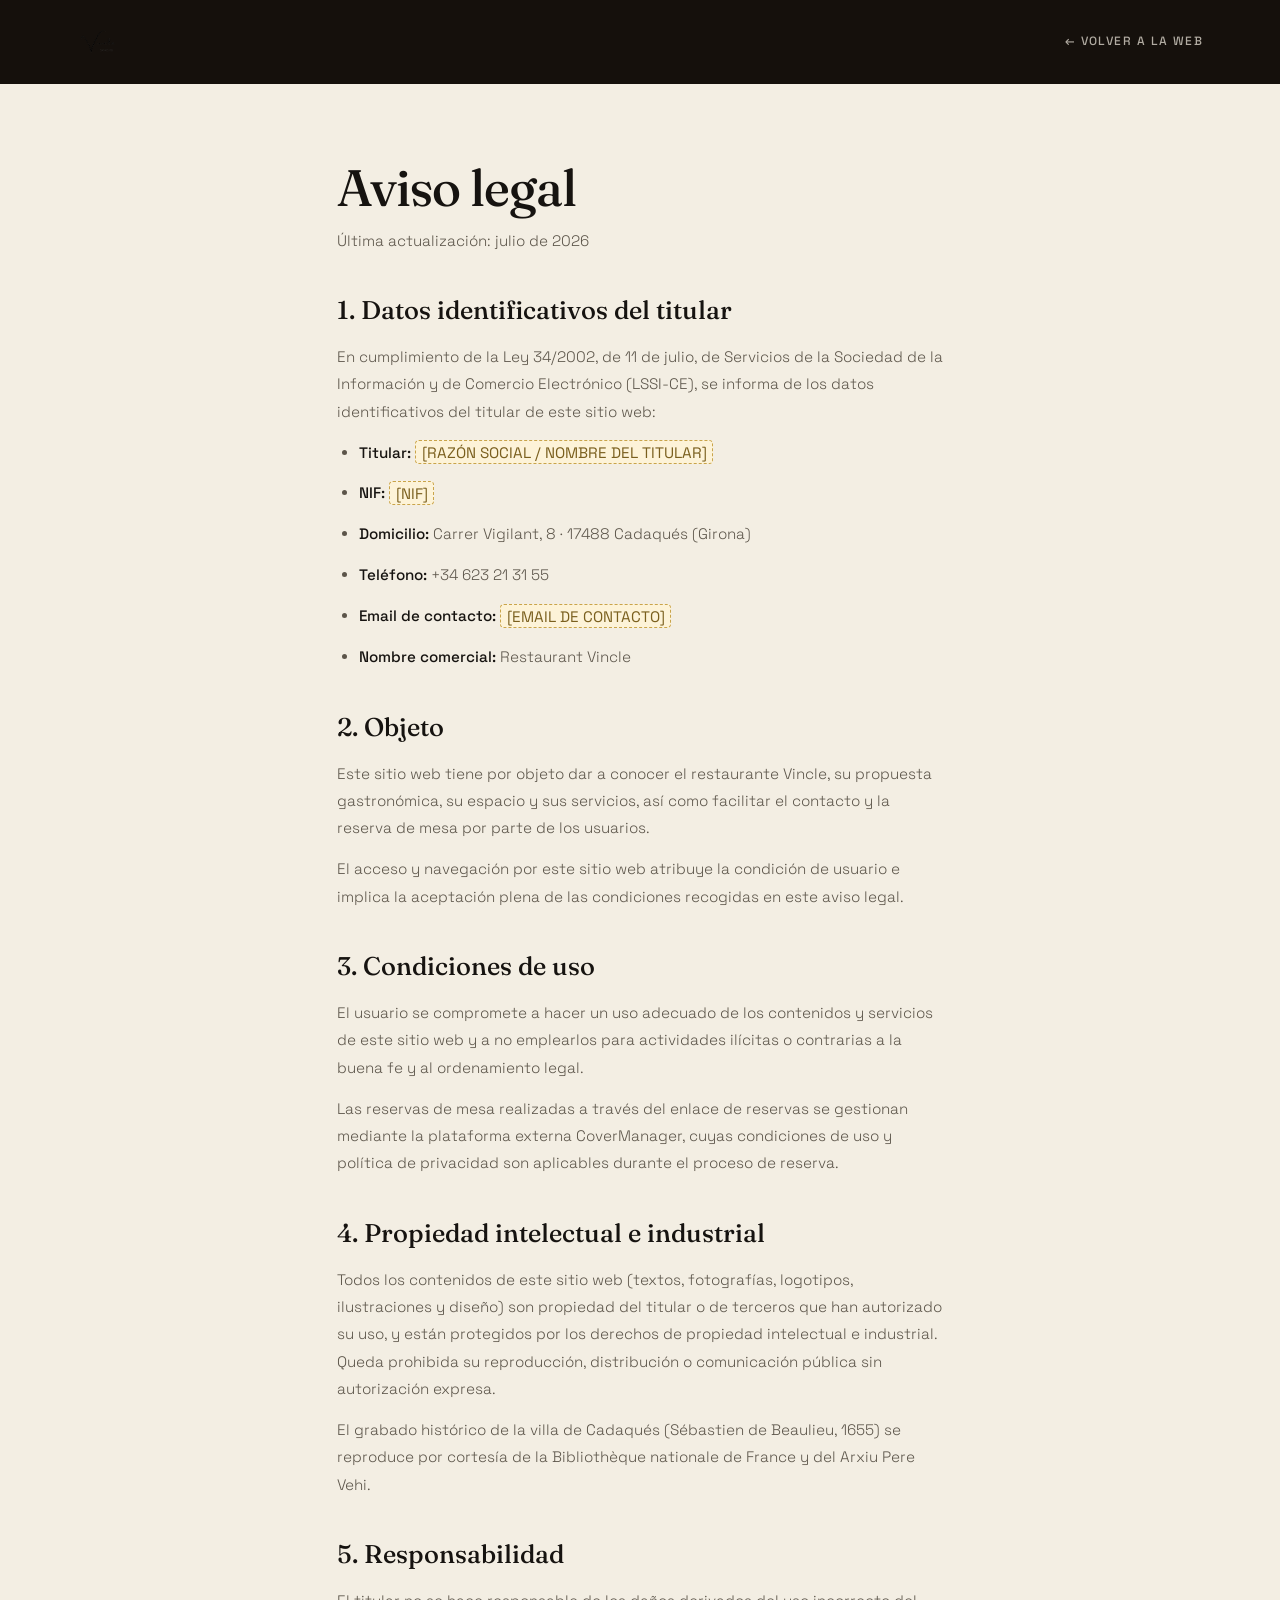
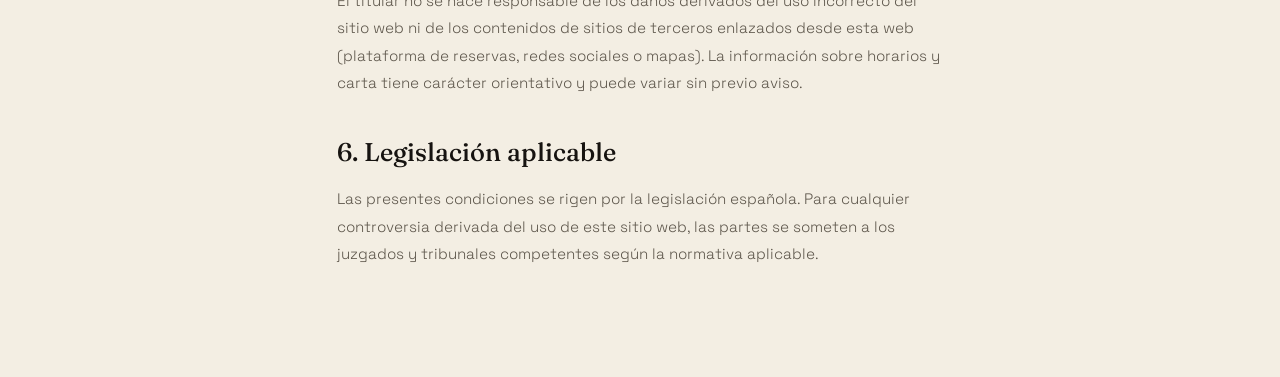
==== commit 95f06e8b: "fix: Pere Vehi sin acento" ====
--- a/web/aviso-legal.html
+++ b/web/aviso-legal.html
@@ -47,7 +47,7 @@
 
     <h2>4. Propiedad intelectual e industrial</h2>
     <p>Todos los contenidos de este sitio web (textos, fotografías, logotipos, ilustraciones y diseño) son propiedad del titular o de terceros que han autorizado su uso, y están protegidos por los derechos de propiedad intelectual e industrial. Queda prohibida su reproducción, distribución o comunicación pública sin autorización expresa.</p>
-    <p>El grabado histórico de la villa de Cadaqués (Sébastien de Beaulieu, 1655) se reproduce por cortesía de la Bibliothèque nationale de France y del Arxiu Pere Vehí.</p>
+    <p>El grabado histórico de la villa de Cadaqués (Sébastien de Beaulieu, 1655) se reproduce por cortesía de la Bibliothèque nationale de France y del Arxiu Pere Vehi.</p>
 
     <h2>5. Responsabilidad</h2>
     <p>El titular no se hace responsable de los daños derivados del uso incorrecto del sitio web ni de los contenidos de sitios de terceros enlazados desde esta web (plataforma de reservas, redes sociales o mapas). La información sobre horarios y carta tiene carácter orientativo y puede variar sin previo aviso.</p>
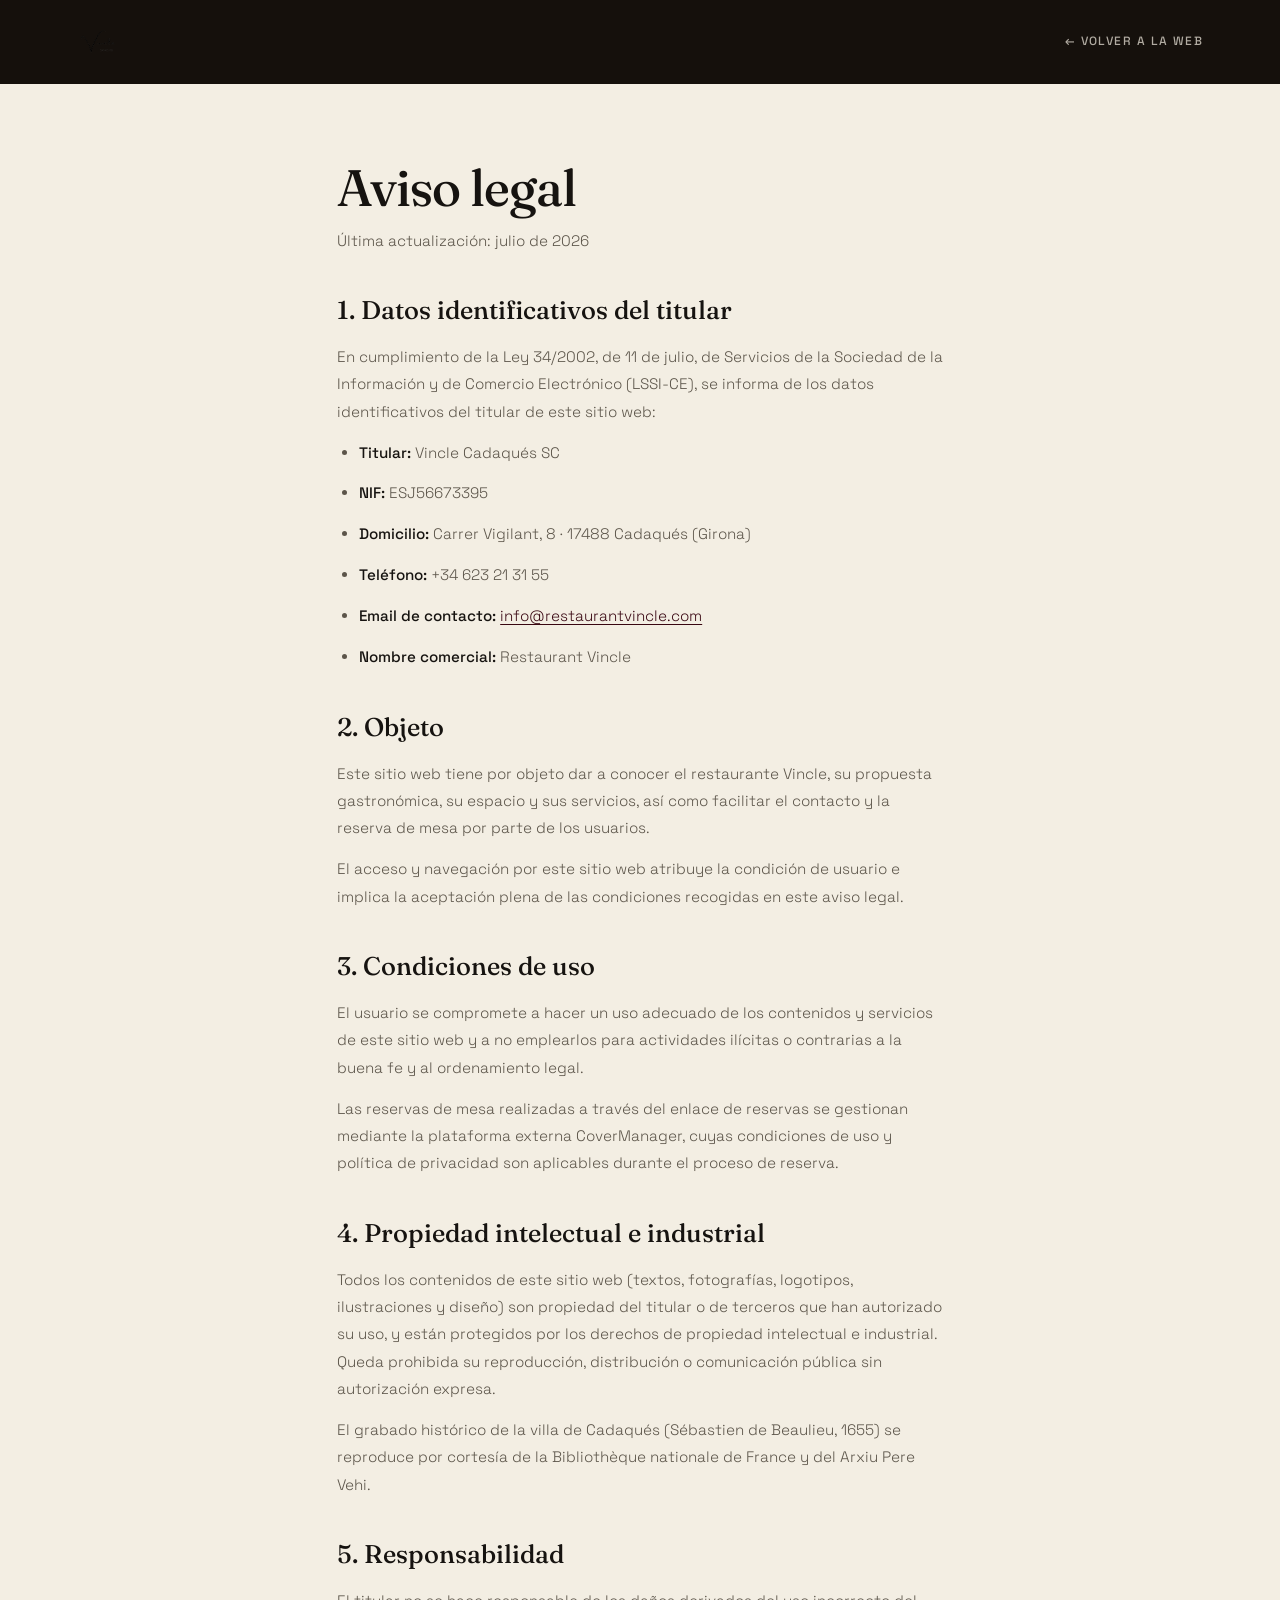
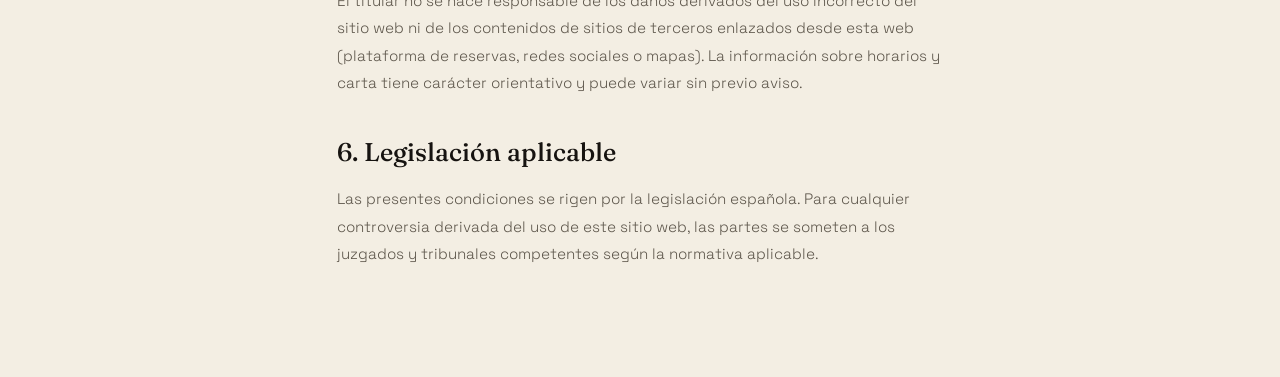
==== commit 9a9a5b60: "feat: datos fiscales en aviso legal y privacidad (Vincle Cadaques SC)" ====
--- a/web/aviso-legal.html
+++ b/web/aviso-legal.html
@@ -29,11 +29,11 @@
     <h2>1. Datos identificativos del titular</h2>
     <p>En cumplimiento de la Ley 34/2002, de 11 de julio, de Servicios de la Sociedad de la Información y de Comercio Electrónico (LSSI-CE), se informa de los datos identificativos del titular de este sitio web:</p>
     <ul>
-      <li><strong>Titular:</strong> <span class="legal-placeholder">[RAZÓN SOCIAL / NOMBRE DEL TITULAR]</span></li>
-      <li><strong>NIF:</strong> <span class="legal-placeholder">[NIF]</span></li>
+      <li><strong>Titular:</strong> Vincle Cadaqués SC</li>
+      <li><strong>NIF:</strong> ESJ56673395</li>
       <li><strong>Domicilio:</strong> Carrer Vigilant, 8 · 17488 Cadaqués (Girona)</li>
       <li><strong>Teléfono:</strong> +34 623 21 31 55</li>
-      <li><strong>Email de contacto:</strong> <span class="legal-placeholder">[EMAIL DE CONTACTO]</span></li>
+      <li><strong>Email de contacto:</strong> <a href="mailto:info@restaurantvincle.com">info@restaurantvincle.com</a></li>
       <li><strong>Nombre comercial:</strong> Restaurant Vincle</li>
     </ul>
 
